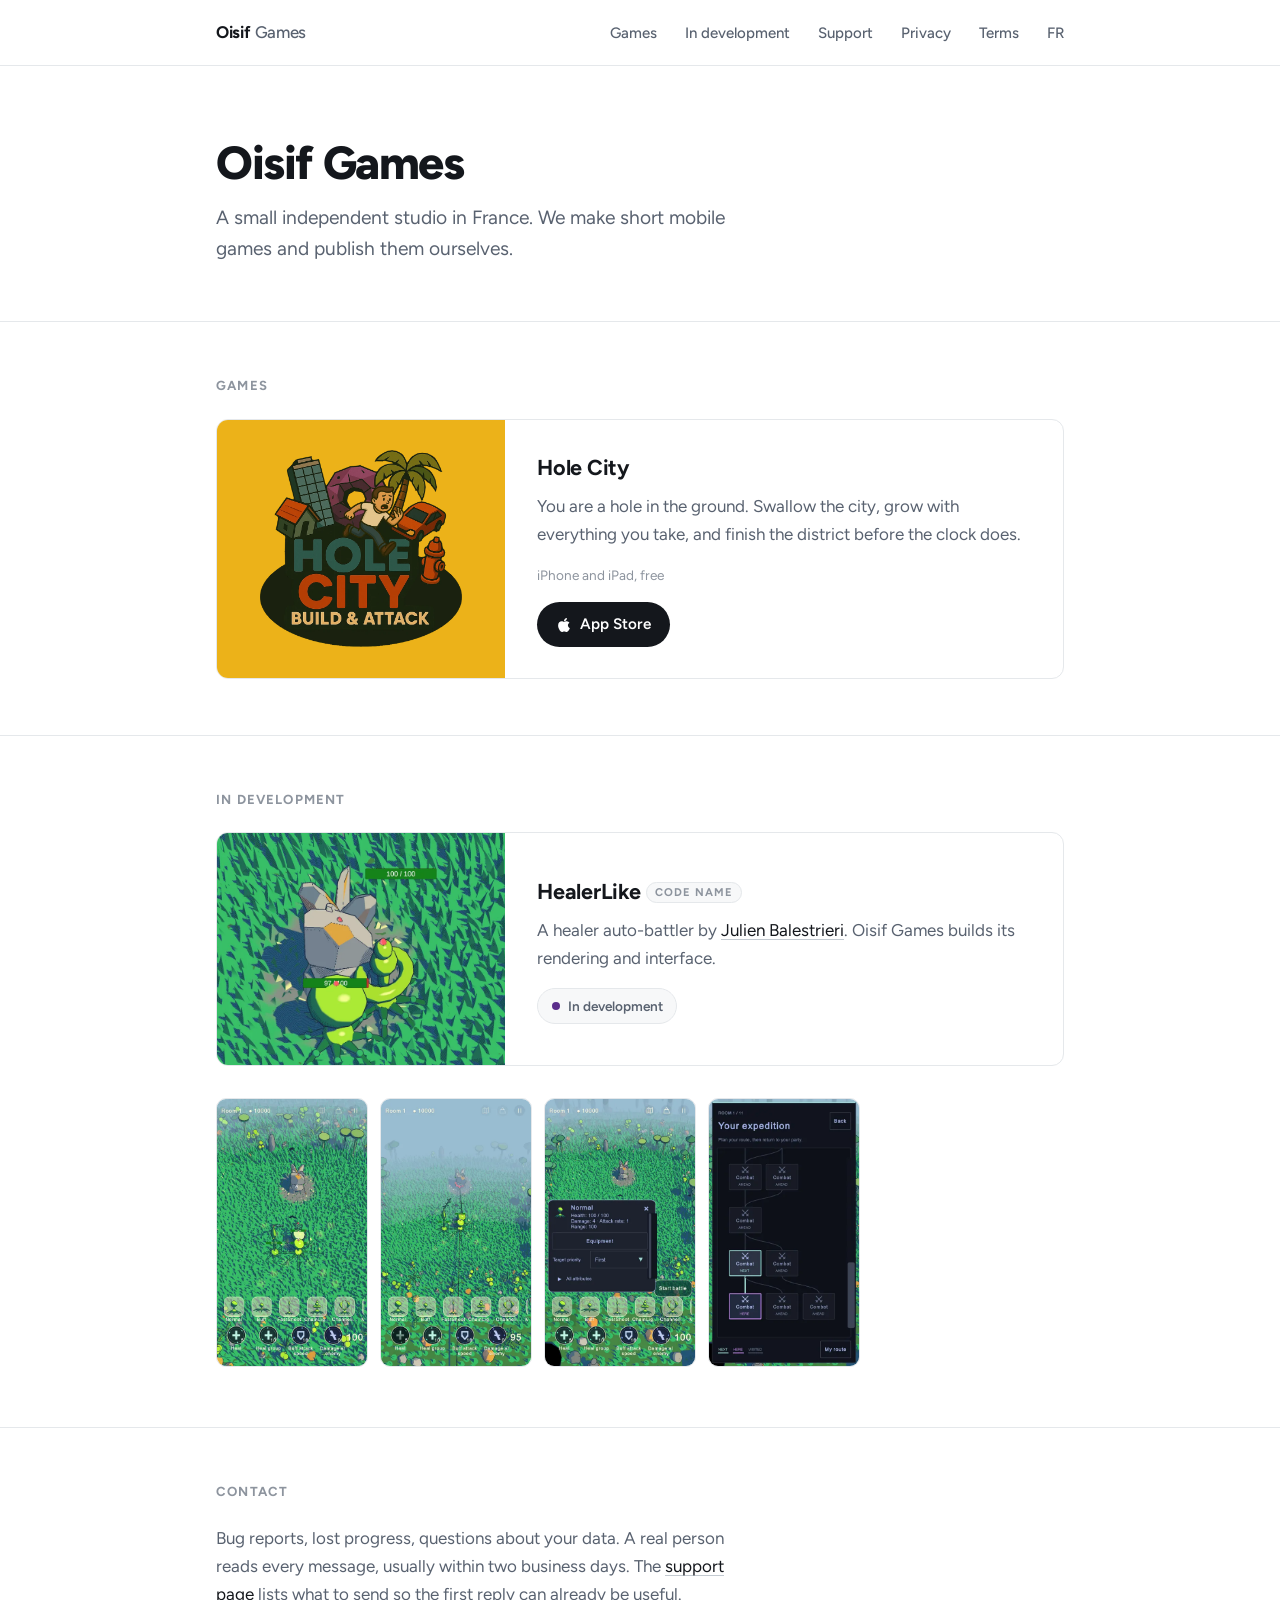
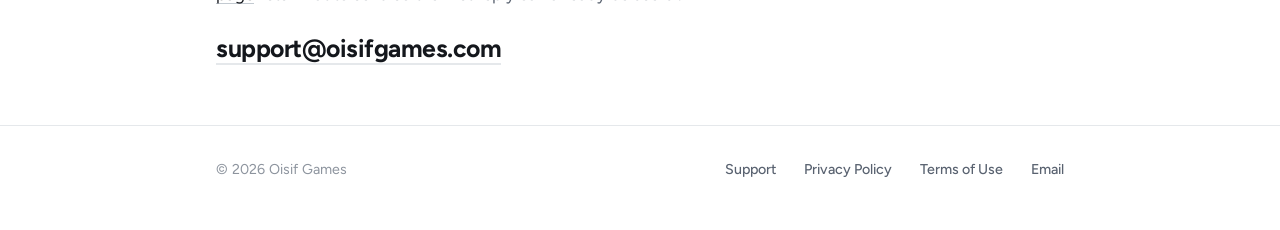
==== index.html @ 1e3764ad "In development: HealerLike, with screenshots Copy cut to one sentence. HealerLike carries a "code na" ====
<!DOCTYPE html>
<html lang="en">
<head>
<meta charset="utf-8">
<meta name="viewport" content="width=device-width, initial-scale=1">
<title>Oisif Games, independent mobile game studio</title>
<meta name="description" content="Oisif Games is a small independent studio in France making mobile games. Hole City is out now on the App Store.">
<link rel="canonical" href="https://oisifgames.com/">
<link rel="alternate" hreflang="en" href="https://oisifgames.com/">
<link rel="alternate" hreflang="fr" href="https://oisifgames.com/fr/">
<link rel="alternate" hreflang="x-default" href="https://oisifgames.com/">
<meta property="og:type" content="website">
<meta property="og:site_name" content="Oisif Games">
<meta property="og:title" content="Oisif Games, independent mobile game studio">
<meta property="og:description" content="Oisif Games is a small independent studio in France making mobile games. Hole City is out now on the App Store.">
<meta property="og:url" content="https://oisifgames.com/">
<meta property="og:image" content="https://oisifgames.com/assets/og.png">
<meta property="og:image:width" content="1200">
<meta property="og:image:height" content="630">
<meta property="og:locale" content="en_GB">
<meta property="og:locale:alternate" content="fr_FR">
<meta name="twitter:card" content="summary_large_image">
<meta name="twitter:title" content="Oisif Games, independent mobile game studio">
<meta name="twitter:description" content="Oisif Games is a small independent studio in France making mobile games. Hole City is out now on the App Store.">
<meta name="twitter:image" content="https://oisifgames.com/assets/og.png">
<meta name="theme-color" content="#ffffff">
<link rel="icon" href="/assets/favicon.svg" type="image/svg+xml">
<link rel="preload" href="/assets/fonts/figtree-latin.woff2" as="font" type="font/woff2" crossorigin>
<link rel="stylesheet" href="/assets/style.css">
<script type="application/ld+json">
{
  "@context": "https://schema.org",
  "@graph": [
    {
      "@type": "Organization",
      "@id": "https://oisifgames.com/#organization",
      "name": "Oisif Games",
      "alternateName": "OisifGames",
      "url": "https://oisifgames.com/",
      "logo": "https://oisifgames.com/assets/og.png",
      "image": "https://oisifgames.com/assets/og.png",
      "email": "support@oisifgames.com",
      "description": "Oisif Games is a small independent studio in France making mobile games.",
      "address": {"@type": "PostalAddress", "addressCountry": "FR"},
      "sameAs": ["https://apps.apple.com/app/id6736468492"],
      "contactPoint": {
        "@type": "ContactPoint",
        "contactType": "customer support",
        "email": "support@oisifgames.com",
        "url": "https://oisifgames.com/support/",
        "availableLanguage": ["English", "French"]
      }
    },
    {
      "@type": "WebSite",
      "@id": "https://oisifgames.com/#website",
      "url": "https://oisifgames.com/",
      "name": "Oisif Games",
      "inLanguage": "en",
      "publisher": {"@id": "https://oisifgames.com/#organization"}
    },
    {
      "@type": "VideoGame",
      "@id": "https://oisifgames.com/#holecity",
      "name": "Hole City",
      "url": "https://oisifgames.com/#games",
      "sameAs": "https://apps.apple.com/app/id6736468492",
      "description": "You are a hole in the ground. Swallow the city, grow with everything you take, and finish the district before the clock does.",
      "publisher": {"@id": "https://oisifgames.com/#organization"},
      "author": {"@id": "https://oisifgames.com/#organization"},
      "applicationCategory": "GameApplication",
      "operatingSystem": "iOS",
      "gamePlatform": ["iPhone", "iPad"],
      "playMode": "SinglePlayer",
      "offers": {
        "@type": "Offer",
        "price": "0",
        "priceCurrency": "USD",
        "availability": "https://schema.org/InStock",
        "url": "https://apps.apple.com/app/id6736468492"
      }
    }
  ]
}
</script>
</head>
<body>

<header class="site">
  <div class="wrap">
    <a class="brand" href="/">Oisif <span>Games</span></a>
    <nav>
      <a href="#games">Games</a>
      <a href="#in-development">In development</a>
      <a href="/support/">Support</a>
      <a href="/privacy/">Privacy</a>
      <a href="/terms/">Terms</a>
      <a href="/fr/" hreflang="fr" lang="fr">FR</a>
    </nav>
  </div>
</header>

<main>

  <section class="hero">
    <div class="wrap">
      <h1>Oisif Games</h1>
      <p class="lede">A small independent studio in France. We make short mobile games
         and publish them ourselves.</p>
    </div>
  </section>

  <section id="games">
    <div class="wrap">
      <h2 class="eyebrow">Games</h2>
      <div class="games">

        <article class="game">
          <div class="game-art" style="--brand:#ecb219">
            <img src="/assets/games/hole-city.webp" alt="Hole City" width="720" height="701">
          </div>
          <div class="game-body">
            <h3>Hole City</h3>
            <p>You are a hole in the ground. Swallow the city, grow with everything you
               take, and finish the district before the clock does.</p>
            <p class="meta">iPhone and iPad, free</p>
            <a class="btn" href="https://apps.apple.com/app/id6736468492">
              <svg viewBox="0 0 384 512" aria-hidden="true"><path d="M318.7 268.7c-.2-36.7 16.4-64.4 50-84.8-18.8-26.9-47.2-41.7-84.7-44.6-35.5-2.8-74.3 20.7-88.5 20.7-15 0-49.4-19.7-76.4-19.7C63.3 141.2 4 184.8 4 273.5q0 39.3 14.4 81.2c12.8 36.7 59 126.7 107.2 125.2 25.2-.6 43-17.9 75.8-17.9 31.8 0 48.3 17.9 76.4 17.9 48.6-.7 90.4-82.5 102.6-119.3-65.2-30.7-61.7-90-61.7-91.9zm-56.6-164.2c27.3-32.4 24.8-61.9 24-72.5-24.1 1.4-52 16.4-67.9 34.9-17.5 19.8-27.8 44.3-25.6 71.9 26.1 2 49.9-11.4 69.5-34.3z"/></svg>
              App Store
            </a>
          </div>
        </article>

      </div>
    </div>
  </section>

  <section id="in-development">
    <div class="wrap">
      <h2 class="eyebrow">In development</h2>
      <div class="games">

        <article class="game wip">
          <div class="game-art shot">
            <img src="/assets/games/healerlike-panel.webp" alt="HealerLike" width="760" height="608">
          </div>
          <div class="game-body">
            <h3>HealerLike <span class="codename">code name</span></h3>
            <p>A healer auto-battler by <a href="https://github.com/jbalestr42">Julien
               Balestrieri</a>. Oisif Games builds its rendering and interface.</p>
            <span class="status" style="--brand:#5B2E8C">In development</span>
          </div>
        </article>

        <div class="shots">
          <img src="/assets/games/healerlike-combat.webp" alt="Combat on the meadow" width="440" height="782" loading="lazy">
          <img src="/assets/games/healerlike-cast.webp" alt="Casting a spell" width="440" height="782" loading="lazy">
          <img src="/assets/games/healerlike-details.webp" alt="Creature details" width="440" height="782" loading="lazy">
          <img src="/assets/games/healerlike-map.webp" alt="The expedition map" width="440" height="782" loading="lazy">
        </div>

      </div>
    </div>
  </section>

  <section>
    <div class="wrap">
      <h2 class="eyebrow">Contact</h2>
      <p style="max-width:34rem;margin:0 0 1.25rem">Bug reports, lost progress, questions
         about your data. A real person reads every message, usually within two business
         days. The <a href="/support/">support page</a> lists what to send so the first
         reply can already be useful.</p>
      <a class="mail" href="mailto:support@oisifgames.com">support@oisifgames.com</a>
    </div>
  </section>

</main>

<footer class="site">
  <div class="wrap">
    <p>&copy; 2026 Oisif Games</p>
    <nav>
      <a href="/support/">Support</a>
      <a href="/privacy/">Privacy Policy</a>
      <a href="/terms/">Terms of Use</a>
      <a href="mailto:support@oisifgames.com">Email</a>
    </nav>
  </div>
</footer>

</body>
</html>
---- assets/style.css ----
/* Oisif Games — self-contained. No external fonts, no CDN, no analytics.
   The shell is deliberately neutral: it belongs to the studio, not to any one
   game, so a new title is a new card and nothing else has to change. Colour
   comes from each game's own art, through the --brand custom property. */

/* ── Font, self-hosted ──────────────────────────────────────────── */

@font-face {
  font-family: 'Figtree';
  font-style: normal;
  font-weight: 400 800;
  font-display: swap;
  src: url('/assets/fonts/figtree-latin.woff2') format('woff2');
  unicode-range: U+0000-00FF, U+0131, U+0152-0153, U+02BB-02BC, U+02C6, U+02DA,
                 U+02DC, U+0304, U+0308, U+0329, U+2000-206F, U+20AC, U+2122,
                 U+2191, U+2193, U+2212, U+2215, U+FEFF, U+FFFD;
}
@font-face {
  font-family: 'Figtree';
  font-style: normal;
  font-weight: 400 800;
  font-display: swap;
  src: url('/assets/fonts/figtree-latin-ext.woff2') format('woff2');
  unicode-range: U+0100-02BA, U+02BD-02C5, U+02C7-02CC, U+02CE-02D7, U+02DD-02FF,
                 U+0304, U+0308, U+0329, U+1D00-1DBF, U+1E00-1E9F, U+1EF2-1EFF,
                 U+2020, U+20A0-20AB, U+20AD-20C0, U+2113, U+2C60-2C7F, U+A720-A7FF;
}

/* ── Tokens ─────────────────────────────────────────────────────── */

:root {
  --bg:     #ffffff;
  --bg-2:   #f7f8f9;
  --ink:    #14171c;
  --ink-2:  #596270;
  --ink-3:  #8d949e;
  --line:   #e5e8eb;

  --font: 'Figtree', -apple-system, BlinkMacSystemFont, 'Segoe UI', Roboto,
          'Helvetica Neue', Arial, sans-serif;

  --radius: 12px;
  --max: 56rem;
  --measure: 38rem;
}

*, *::before, *::after { box-sizing: border-box; }

html { -webkit-text-size-adjust: 100%; }

body {
  margin: 0;
  background: var(--bg);
  color: var(--ink);
  font-family: var(--font);
  font-size: 17px;
  line-height: 1.65;
  -webkit-font-smoothing: antialiased;
}

.wrap {
  max-width: var(--max);
  margin: 0 auto;
  padding: 0 1.5rem;
}

/* Long-form reading measure, used by the legal pages. */
.wrap.doc { max-width: calc(var(--measure) + 3rem); }

/* ── Header ─────────────────────────────────────────────────────── */

header.site {
  border-bottom: 1px solid var(--line);
  padding: 1.15rem 0;
}

header.site .wrap {
  display: flex;
  align-items: center;
  justify-content: space-between;
  gap: 1rem;
  flex-wrap: wrap;
}

.brand {
  font-size: 1.05rem;
  font-weight: 700;
  letter-spacing: -0.015em;
  color: var(--ink);
  text-decoration: none;
}

.brand span { font-weight: 500; color: var(--ink-2); }

nav a {
  color: var(--ink-2);
  text-decoration: none;
  margin-left: 1.5rem;
  font-size: 0.94rem;
  font-weight: 500;
}

nav a:hover, nav a:focus { color: var(--ink); }

/* ── Type ───────────────────────────────────────────────────────── */

h1 {
  font-size: clamp(2rem, 5vw, 2.9rem);
  font-weight: 800;
  line-height: 1.12;
  letter-spacing: -0.03em;
  margin: 0 0 0.75rem;
}

h2 {
  font-size: 1.45rem;
  font-weight: 700;
  letter-spacing: -0.02em;
  line-height: 1.25;
  color: var(--ink);
  margin: 2.5rem 0 0.6rem;
}

/* The landing page wants section labels rather than headings. */
h2.eyebrow {
  font-size: 0.82rem;
  font-weight: 700;
  letter-spacing: 0.09em;
  text-transform: uppercase;
  color: var(--ink-3);
  margin: 0 0 1.5rem;
}

h3 {
  font-size: 1.08rem;
  font-weight: 700;
  letter-spacing: -0.01em;
  margin: 1.6rem 0 0.35rem;
  color: var(--ink);
}

p, li { color: var(--ink-2); }

.lede {
  font-size: clamp(1.05rem, 2vw, 1.2rem);
  color: var(--ink-2);
  margin: 0;
  max-width: 34rem;
}

.updated { color: var(--ink-3); font-size: 0.87rem; margin: 0 0 2.5rem; }

a {
  color: var(--ink);
  text-decoration: underline;
  text-decoration-color: #c3cad1;
  text-underline-offset: 0.16em;
}

a:hover { text-decoration-color: currentColor; }

ul { padding-left: 1.15rem; }
li { margin: 0.35rem 0; }

/* ── Sections ───────────────────────────────────────────────────── */

section { padding: 3.5rem 0; border-top: 1px solid var(--line); }

.hero { padding: 4.5rem 0 3.5rem; border-top: 0; }

/* ── Games ──────────────────────────────────────────────────────── */

/* One card per title. A second game is one more <article>; nothing in the
   shell knows which games exist. */

.games { display: grid; gap: 1.25rem; }

.game {
  display: grid;
  grid-template-columns: 18rem minmax(0, 1fr);
  align-items: stretch;
  border: 1px solid var(--line);
  border-radius: var(--radius);
  overflow: hidden;
  background: var(--bg);
}

.game-art {
  background: var(--brand, var(--bg-2));
  display: flex;
  align-items: center;
  justify-content: center;
  padding: 1.1rem;
  min-height: 14.5rem;
}

.game-art img {
  display: block;
  width: 100%;
  height: auto;
  max-height: 12.3rem;
  object-fit: contain;
}

.game-body { padding: 1.9rem 2rem; align-self: center; }

.game-body h3 { margin: 0 0 0.4rem; font-size: 1.35rem; }

.game-body p { margin: 0 0 1rem; }

.meta {
  font-size: 0.85rem;
  color: var(--ink-3);
  margin: 0 0 1.25rem;
}

/* An unreleased title has no store link and often no logo yet, so the art panel
   carries its name in type and the button is replaced by a status line. */

.game.wip .game-art { color: #fff; }

.game-art .wordmark {
  font-size: 1.75rem;
  font-weight: 800;
  letter-spacing: -0.03em;
  line-height: 1.1;
  text-align: center;
  color: inherit;
}

/* A screenshot fills its panel edge to edge; a logo gets padding. */
.game-art.shot { padding: 0; }
.game-art.shot img { width: 100%; height: 100%; max-height: none; object-fit: cover; }

/* Screenshots under the card. Scrolls horizontally rather than shrinking. */
.shots {
  display: flex;
  gap: 0.75rem;
  margin-top: 0.75rem;
  overflow-x: auto;
  -webkit-overflow-scrolling: touch;
  scrollbar-width: none;
  padding-bottom: 0.25rem;
}

.shots::-webkit-scrollbar { display: none; }

.shots img {
  flex: none;
  width: 9.5rem;
  height: auto;
  display: block;
  border: 1px solid var(--line);
  border-radius: 10px;
}

@media (max-width: 34rem) {
  .shots img { width: 8rem; }
}

/* A code name is not the title; say so next to it rather than in a sentence. */
.codename {
  font-size: 0.7rem;
  font-weight: 700;
  text-transform: uppercase;
  letter-spacing: 0.08em;
  color: var(--ink-3);
  background: var(--bg-2);
  border: 1px solid var(--line);
  border-radius: 999px;
  padding: 0.15rem 0.55rem;
  vertical-align: 0.22em;
  white-space: nowrap;
}

.status {
  display: inline-flex;
  align-items: center;
  gap: 0.5rem;
  font-size: 0.85rem;
  font-weight: 600;
  color: var(--ink-2);
  background: var(--bg-2);
  border: 1px solid var(--line);
  border-radius: 999px;
  padding: 0.35rem 0.85rem;
}

.status::before {
  content: '';
  width: 0.5rem;
  height: 0.5rem;
  border-radius: 50%;
  background: var(--brand, var(--ink-3));
  flex: none;
}

/* ── Buttons ────────────────────────────────────────────────────── */

.btn {
  display: inline-flex;
  align-items: center;
  gap: 0.5rem;
  background: var(--ink);
  color: var(--bg);
  font-weight: 600;
  font-size: 0.95rem;
  text-decoration: none;
  padding: 0.62rem 1.2rem;
  border-radius: 999px;
}

.btn:hover, .btn:focus { background: #2c323b; color: var(--bg); text-decoration: none; }

.btn svg { width: 1.05em; height: 1.05em; fill: currentColor; }

/* ── Contact ────────────────────────────────────────────────────── */

.mail {
  font-size: clamp(1.15rem, 3vw, 1.55rem);
  font-weight: 700;
  letter-spacing: -0.02em;
  color: var(--ink);
  text-decoration: none;
  border-bottom: 2px solid var(--line);
}

.mail:hover { border-bottom-color: var(--ink); text-decoration: none; }

/* ── Callout and tables, used by the legal pages ────────────────── */

.note {
  background: var(--bg-2);
  border: 1px solid var(--line);
  border-radius: var(--radius);
  padding: 1rem 1.25rem;
  margin: 1.75rem 0;
  font-size: 0.96rem;
}

.note p:first-child { margin-top: 0; }
.note p:last-child { margin-bottom: 0; }

.table-scroll {
  overflow-x: auto;
  -webkit-overflow-scrolling: touch;
  margin: 1.25rem 0 1.75rem;
}

.table-scroll table { margin: 0; min-width: 30rem; }

table {
  width: 100%;
  border-collapse: collapse;
  margin: 1.25rem 0 1.75rem;
  font-size: 0.92rem;
  border: 1px solid var(--line);
  border-radius: 10px;
  overflow: hidden;
}

th, td {
  text-align: left;
  padding: 0.7rem 0.85rem;
  border-bottom: 1px solid var(--line);
  vertical-align: top;
  color: var(--ink-2);
}

tr:last-child td { border-bottom: 0; }

th {
  color: var(--ink);
  font-weight: 700;
  font-size: 0.78rem;
  text-transform: uppercase;
  letter-spacing: 0.06em;
  background: var(--bg-2);
}

/* ── Footer ─────────────────────────────────────────────────────── */

footer.site {
  border-top: 1px solid var(--line);
  padding: 2rem 0 3rem;
  color: var(--ink-3);
  font-size: 0.89rem;
}

footer.site .wrap {
  display: flex;
  flex-wrap: wrap;
  gap: 0.6rem 1.5rem;
  align-items: baseline;
  justify-content: space-between;
}

footer.site p { margin: 0; color: var(--ink-3); }
footer.site a { color: var(--ink-2); text-decoration: none; }
footer.site a:hover { color: var(--ink); text-decoration: underline; }
footer.site nav a { margin: 0 0 0 1.5rem; font-size: 0.89rem; }
footer.site nav a:first-child { margin-left: 0; }

/* ── Small screens ──────────────────────────────────────────────── */

@media (max-width: 48rem) {
  .game { grid-template-columns: 1fr; }
  .game-art { min-height: 0; aspect-ratio: 16 / 9; padding: 1.5rem; }
  .game-body { padding: 1.5rem; }
}

@media (max-width: 34rem) {
  body { font-size: 16px; }
  .wrap { padding: 0 1.15rem; }
  header.site .wrap { display: block; }
  header.site nav { margin-top: 0.6rem; }
  nav a { margin: 0 1.35rem 0 0; }
  footer.site nav a { margin: 0 1.35rem 0 0; }
  .hero { padding: 2.75rem 0 2.25rem; }
  section { padding: 2.5rem 0; }
}

/* The header already draws a rule under itself. */
main > section:first-child { border-top: 0; }
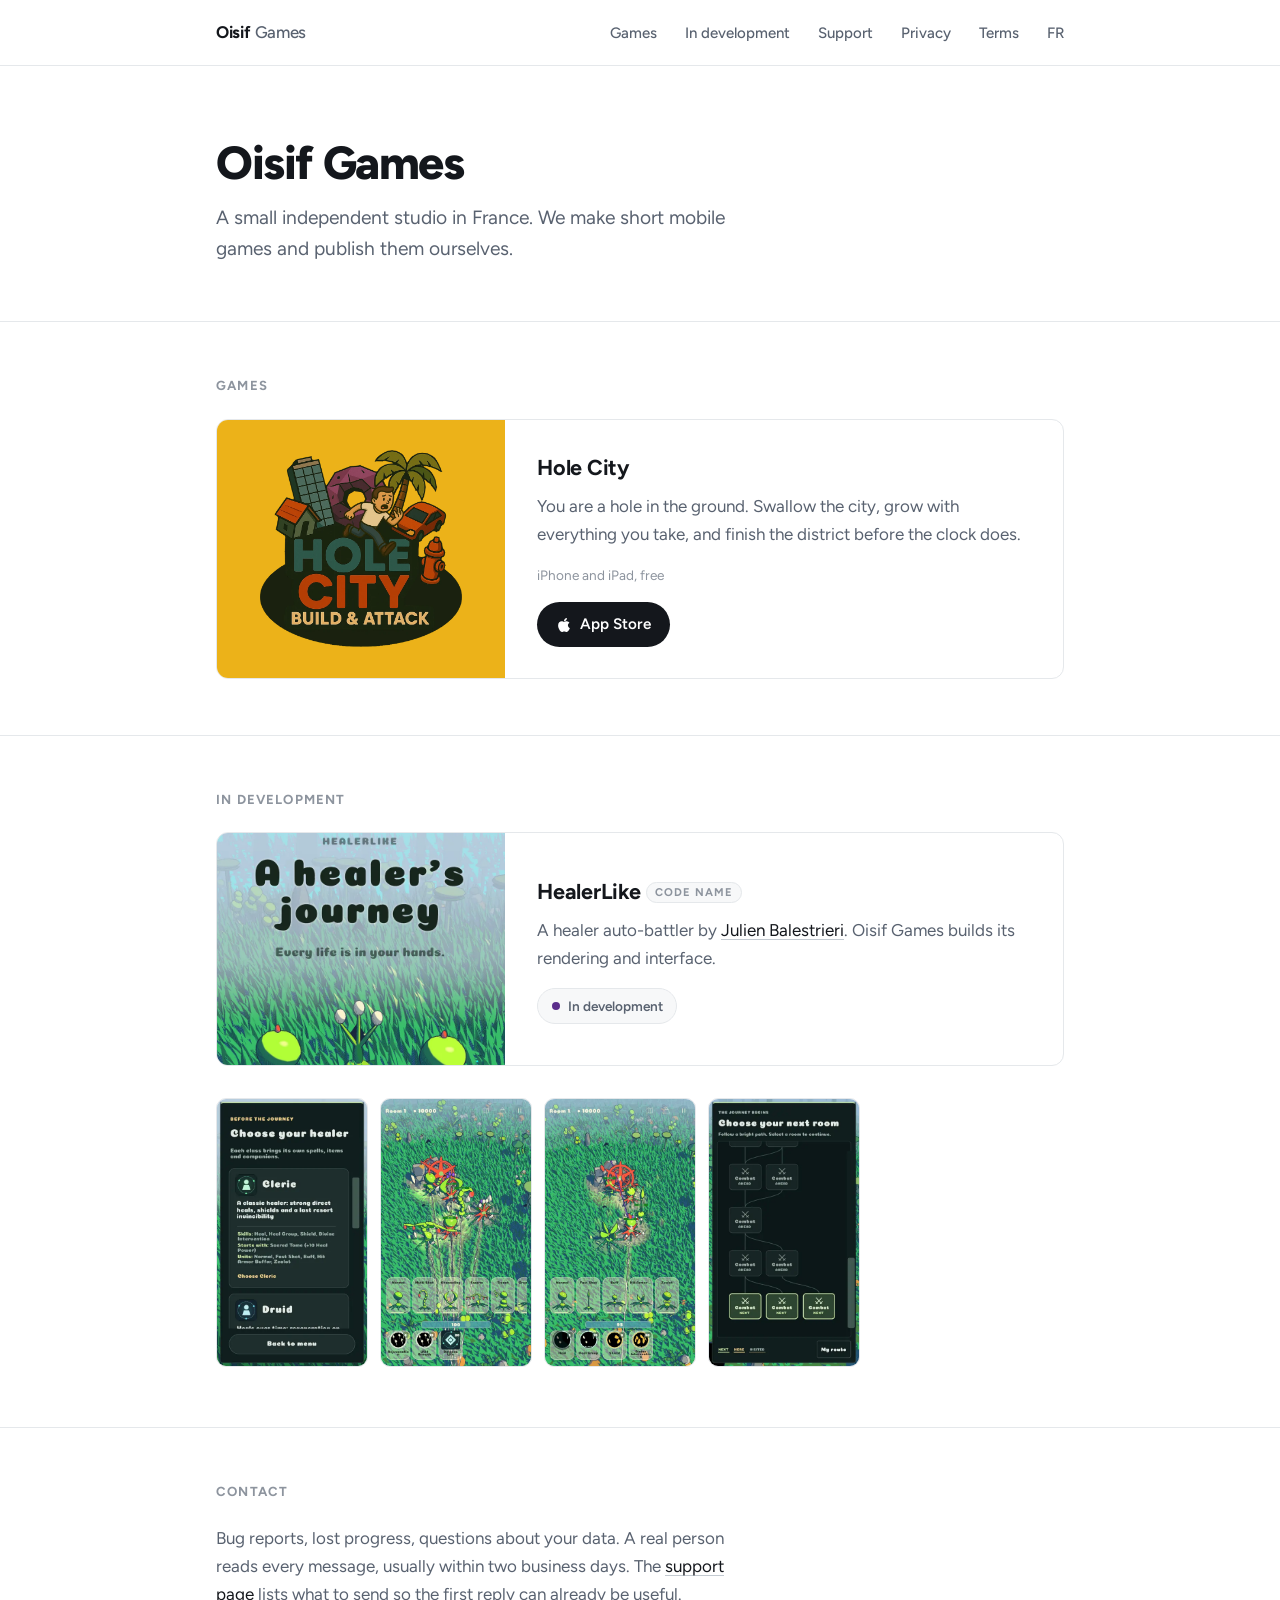
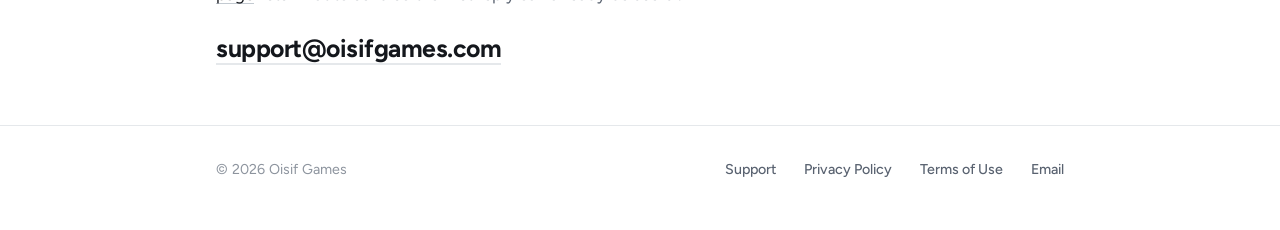
==== commit ff83a37b: "Swap HealerLike to captures taken today The 2026-09-27 frames predated the meadow start screen and t" ====
--- a/index.html
+++ b/index.html
@@ -153,9 +153,9 @@
         </article>
 
         <div class="shots">
-          <img src="/assets/games/healerlike-combat.webp" alt="Combat on the meadow" width="440" height="782" loading="lazy">
-          <img src="/assets/games/healerlike-cast.webp" alt="Casting a spell" width="440" height="782" loading="lazy">
-          <img src="/assets/games/healerlike-details.webp" alt="Creature details" width="440" height="782" loading="lazy">
+          <img src="/assets/games/healerlike-classes.webp" alt="Choosing a healer class" width="440" height="782" loading="lazy">
+          <img src="/assets/games/healerlike-combat.webp" alt="Combat with the Druid spell bar" width="440" height="782" loading="lazy">
+          <img src="/assets/games/healerlike-cast.webp" alt="The Cleric casting a heal" width="440" height="782" loading="lazy">
           <img src="/assets/games/healerlike-map.webp" alt="The expedition map" width="440" height="782" loading="lazy">
         </div>
 
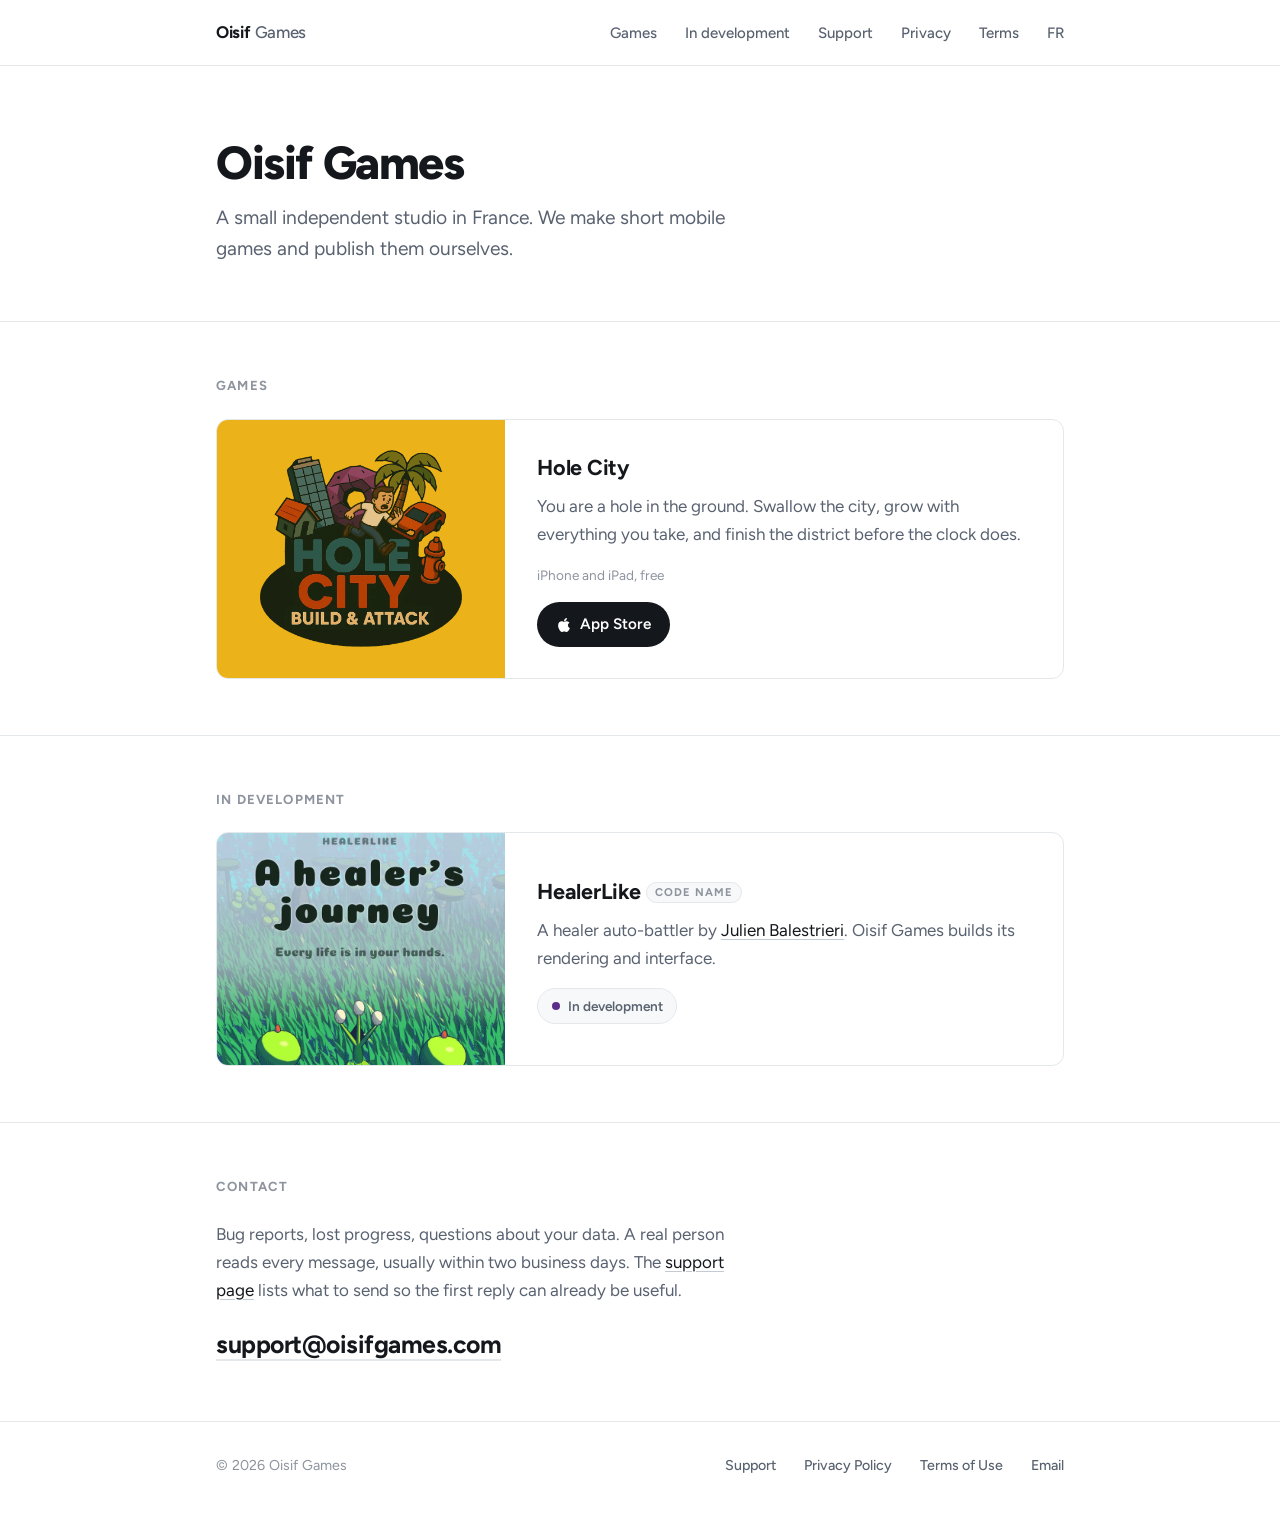
==== commit 905250d0: "Drop the screenshot strip under the game cards Each card keeps its own art panel; the four extra por" ====
--- a/index.html
+++ b/index.html
@@ -152,12 +152,6 @@
           </div>
         </article>
 
-        <div class="shots">
-          <img src="/assets/games/healerlike-classes.webp" alt="Choosing a healer class" width="440" height="782" loading="lazy">
-          <img src="/assets/games/healerlike-combat.webp" alt="Combat with the Druid spell bar" width="440" height="782" loading="lazy">
-          <img src="/assets/games/healerlike-cast.webp" alt="The Cleric casting a heal" width="440" height="782" loading="lazy">
-          <img src="/assets/games/healerlike-map.webp" alt="The expedition map" width="440" height="782" loading="lazy">
-        </div>
 
       </div>
     </div>
--- a/assets/style.css
+++ b/assets/style.css
@@ -231,32 +231,6 @@
 /* A screenshot fills its panel edge to edge; a logo gets padding. */
 .game-art.shot { padding: 0; }
 .game-art.shot img { width: 100%; height: 100%; max-height: none; object-fit: cover; }
-
-/* Screenshots under the card. Scrolls horizontally rather than shrinking. */
-.shots {
-  display: flex;
-  gap: 0.75rem;
-  margin-top: 0.75rem;
-  overflow-x: auto;
-  -webkit-overflow-scrolling: touch;
-  scrollbar-width: none;
-  padding-bottom: 0.25rem;
-}
-
-.shots::-webkit-scrollbar { display: none; }
-
-.shots img {
-  flex: none;
-  width: 9.5rem;
-  height: auto;
-  display: block;
-  border: 1px solid var(--line);
-  border-radius: 10px;
-}
-
-@media (max-width: 34rem) {
-  .shots img { width: 8rem; }
-}
 
 /* A code name is not the title; say so next to it rather than in a sentence. */
 .codename {
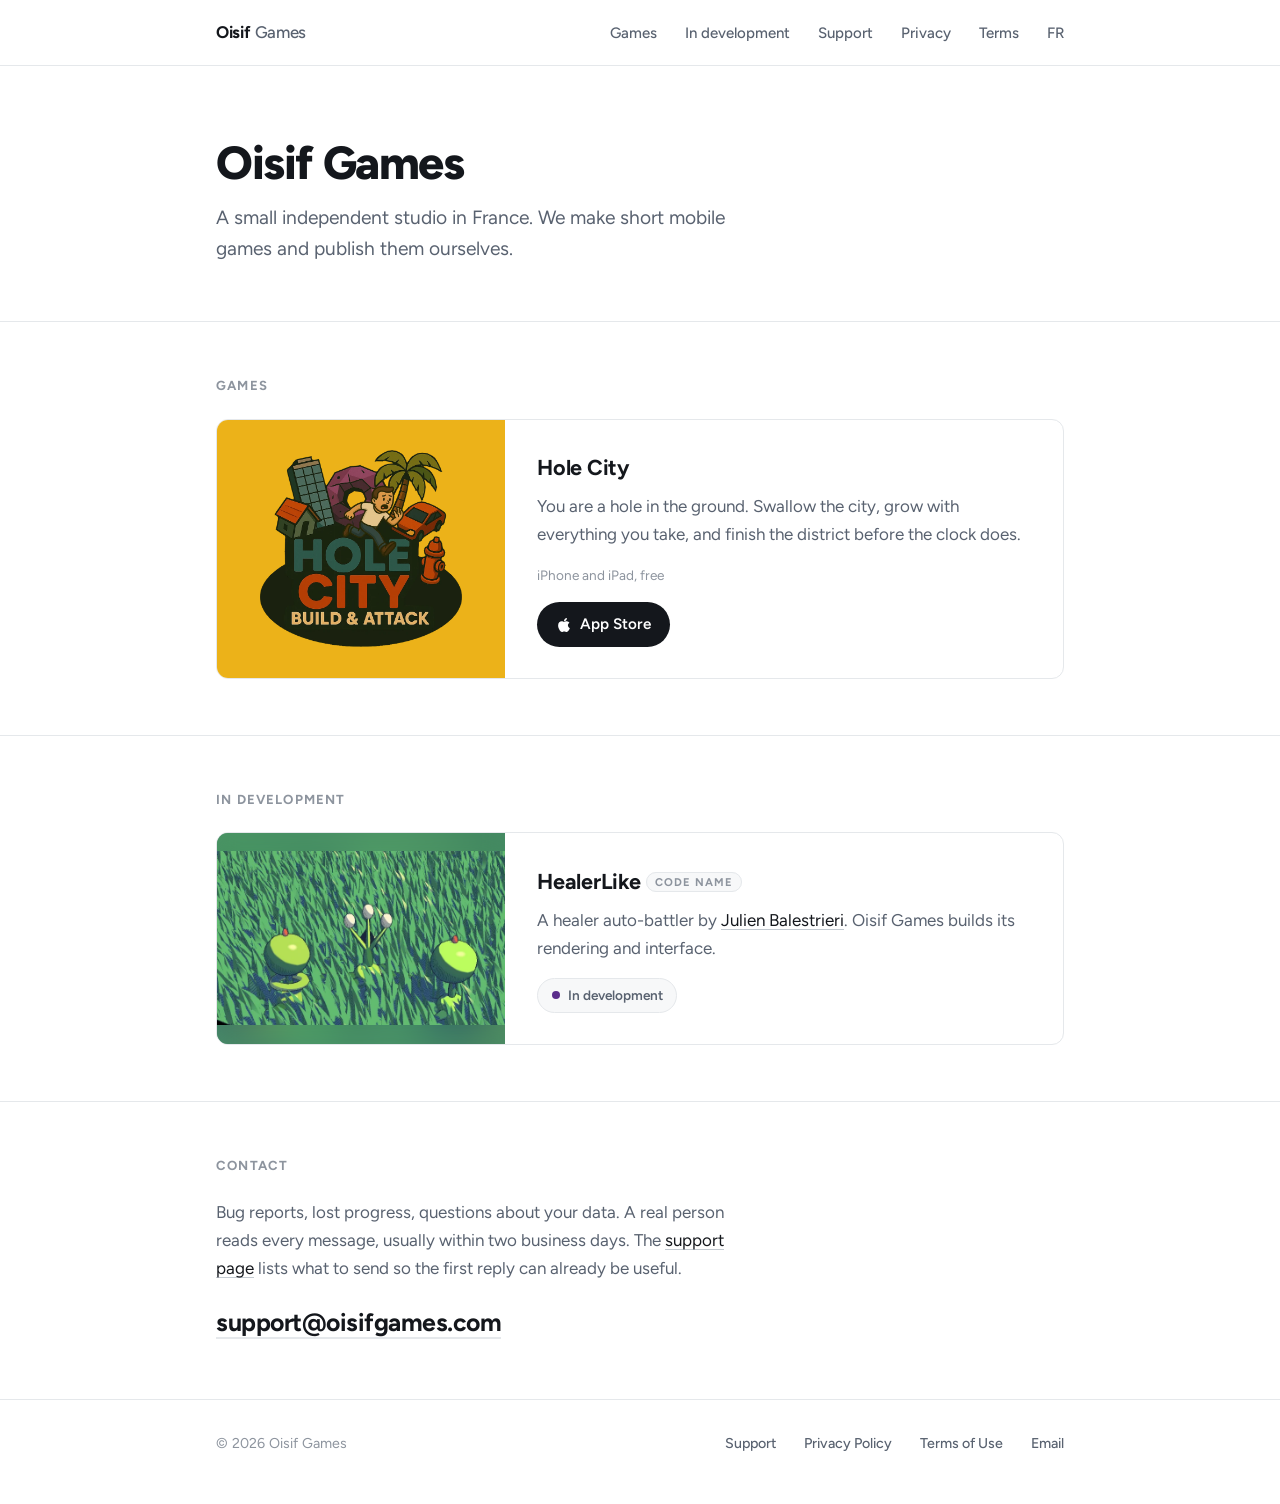
==== commit 5413bf9d: "Use today's meadow screenshot for HealerLike, creatures uncut Fc's screenshot from the Mac desktop, " ====
--- a/index.html
+++ b/index.html
@@ -141,8 +141,8 @@
       <div class="games">
 
         <article class="game wip">
-          <div class="game-art shot">
-            <img src="/assets/games/healerlike-panel.webp" alt="HealerLike" width="760" height="608">
+          <div class="game-art shot" style="--shot:url('/assets/games/healerlike-panel.webp');--brand:#4e8b6c">
+            <img src="/assets/games/healerlike-panel.webp" alt="HealerLike" width="656" height="396">
           </div>
           <div class="game-body">
             <h3>HealerLike <span class="codename">code name</span></h3>
--- a/assets/style.css
+++ b/assets/style.css
@@ -191,7 +191,7 @@
   align-items: center;
   justify-content: center;
   padding: 1.1rem;
-  min-height: 14.5rem;
+  min-height: 11rem;
 }
 
 .game-art img {
@@ -229,8 +229,36 @@
 }
 
 /* A screenshot fills its panel edge to edge; a logo gets padding. */
-.game-art.shot { padding: 0; }
-.game-art.shot img { width: 100%; height: 100%; max-height: none; object-fit: cover; }
+/* A screenshot is shown whole: the panel stretches to the card's height, so
+   `cover` would crop it by however much the text column happens to be taller,
+   and in this one the subject runs edge to edge. `contain` costs two bands,
+   which are filled with a blurred copy of the shot itself. The URL arrives as
+   --shot on the element, so the stylesheet stays ignorant of which game it is. */
+
+.game-art.shot {
+  padding: 0;
+  position: relative;
+  overflow: hidden;
+  background: var(--brand, var(--bg-2));
+}
+
+.game-art.shot::before {
+  content: '';
+  position: absolute;
+  inset: -8%;
+  background: var(--shot) center / cover no-repeat;
+  filter: blur(22px) saturate(1.1);
+  transform: scale(1.05);
+}
+
+.game-art.shot img {
+  position: relative;
+  z-index: 1;
+  width: 100%;
+  height: 100%;
+  max-height: none;
+  object-fit: contain;
+}
 
 /* A code name is not the title; say so next to it rather than in a sentence. */
 .codename {
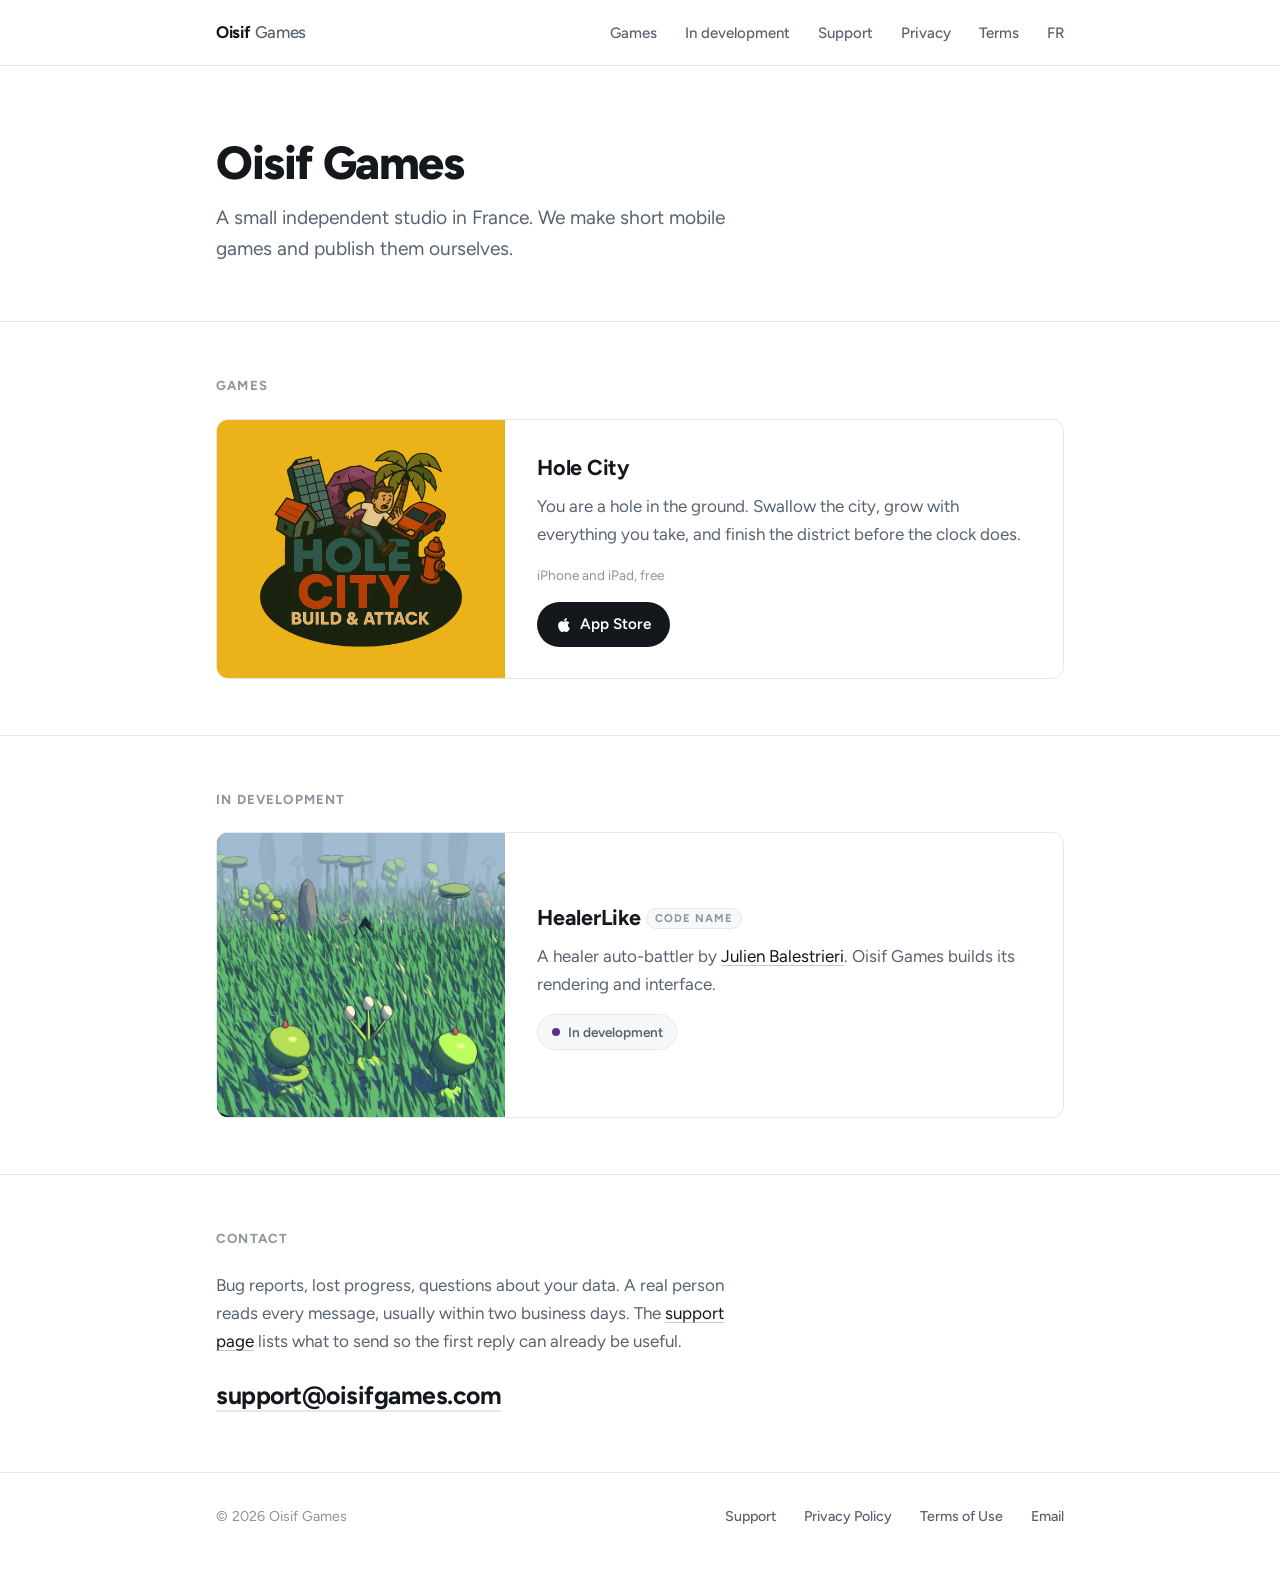
==== commit d654a626: "Show the HealerLike screenshot whole, no crop The panel now takes the screenshot's own aspect ratio " ====
--- a/index.html
+++ b/index.html
@@ -142,7 +142,7 @@
 
         <article class="game wip">
           <div class="game-art shot" style="--shot:url('/assets/games/healerlike-panel.webp');--brand:#4e8b6c">
-            <img src="/assets/games/healerlike-panel.webp" alt="HealerLike" width="656" height="396">
+            <img src="/assets/games/healerlike-panel.webp" alt="HealerLike" width="656" height="646">
           </div>
           <div class="game-body">
             <h3>HealerLike <span class="codename">code name</span></h3>
--- a/assets/style.css
+++ b/assets/style.css
@@ -191,7 +191,7 @@
   align-items: center;
   justify-content: center;
   padding: 1.1rem;
-  min-height: 11rem;
+  min-height: 12rem;
 }
 
 .game-art img {
@@ -237,6 +237,8 @@
 
 .game-art.shot {
   padding: 0;
+  aspect-ratio: 656 / 646;
+  min-height: 0;
   position: relative;
   overflow: hidden;
   background: var(--brand, var(--bg-2));
@@ -408,6 +410,7 @@
 @media (max-width: 48rem) {
   .game { grid-template-columns: 1fr; }
   .game-art { min-height: 0; aspect-ratio: 16 / 9; padding: 1.5rem; }
+  .game-art.shot { aspect-ratio: 656 / 646; padding: 0; }
   .game-body { padding: 1.5rem; }
 }
 
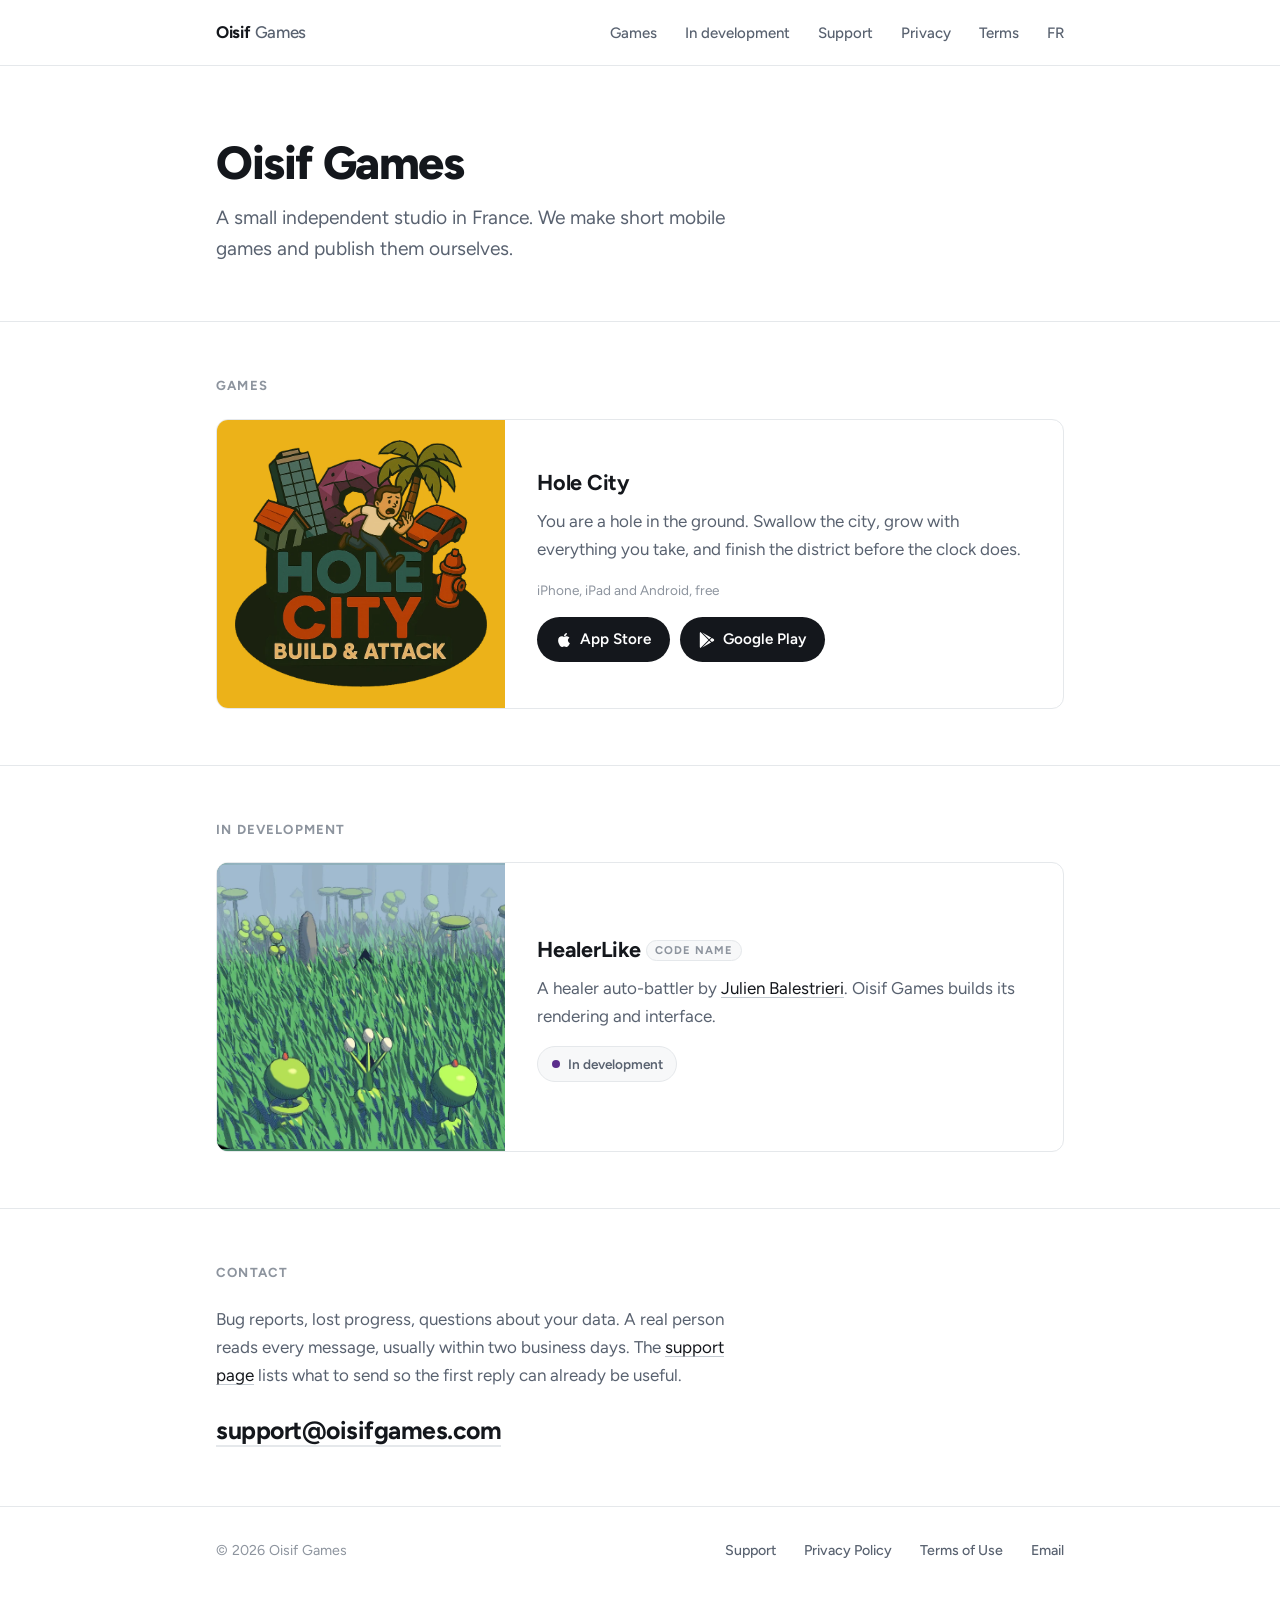
==== commit b93598d4: "Hole City: Google Play button beside the App Store one, Play URL in the structured data Android 1.0." ====
--- a/index.html
+++ b/index.html
@@ -42,7 +42,7 @@
       "email": "support@oisifgames.com",
       "description": "Oisif Games is a small independent studio in France making mobile games.",
       "address": {"@type": "PostalAddress", "addressCountry": "FR"},
-      "sameAs": ["https://apps.apple.com/app/id6736468492"],
+      "sameAs": ["https://apps.apple.com/app/id6736468492", "https://play.google.com/store/apps/details?id=com.OisifGames.Hole"],
       "contactPoint": {
         "@type": "ContactPoint",
         "contactType": "customer support",
@@ -64,21 +64,19 @@
       "@id": "https://oisifgames.com/#holecity",
       "name": "Hole City",
       "url": "https://oisifgames.com/#games",
-      "sameAs": "https://apps.apple.com/app/id6736468492",
+      "sameAs": ["https://apps.apple.com/app/id6736468492", "https://play.google.com/store/apps/details?id=com.OisifGames.Hole"],
+      "installUrl": ["https://apps.apple.com/app/id6736468492", "https://play.google.com/store/apps/details?id=com.OisifGames.Hole"],
       "description": "You are a hole in the ground. Swallow the city, grow with everything you take, and finish the district before the clock does.",
       "publisher": {"@id": "https://oisifgames.com/#organization"},
       "author": {"@id": "https://oisifgames.com/#organization"},
       "applicationCategory": "GameApplication",
-      "operatingSystem": "iOS",
-      "gamePlatform": ["iPhone", "iPad"],
+      "operatingSystem": "iOS, Android",
+      "gamePlatform": ["iPhone", "iPad", "Android"],
       "playMode": "SinglePlayer",
-      "offers": {
-        "@type": "Offer",
-        "price": "0",
-        "priceCurrency": "USD",
-        "availability": "https://schema.org/InStock",
-        "url": "https://apps.apple.com/app/id6736468492"
-      }
+      "offers": [
+        {"@type": "Offer", "price": "0", "priceCurrency": "USD", "availability": "https://schema.org/InStock", "url": "https://apps.apple.com/app/id6736468492"},
+        {"@type": "Offer", "price": "0", "priceCurrency": "USD", "availability": "https://schema.org/InStock", "url": "https://play.google.com/store/apps/details?id=com.OisifGames.Hole"}
+      ]
     }
   ]
 }
@@ -123,11 +121,17 @@
             <h3>Hole City</h3>
             <p>You are a hole in the ground. Swallow the city, grow with everything you
                take, and finish the district before the clock does.</p>
-            <p class="meta">iPhone and iPad, free</p>
-            <a class="btn" href="https://apps.apple.com/app/id6736468492">
-              <svg viewBox="0 0 384 512" aria-hidden="true"><path d="M318.7 268.7c-.2-36.7 16.4-64.4 50-84.8-18.8-26.9-47.2-41.7-84.7-44.6-35.5-2.8-74.3 20.7-88.5 20.7-15 0-49.4-19.7-76.4-19.7C63.3 141.2 4 184.8 4 273.5q0 39.3 14.4 81.2c12.8 36.7 59 126.7 107.2 125.2 25.2-.6 43-17.9 75.8-17.9 31.8 0 48.3 17.9 76.4 17.9 48.6-.7 90.4-82.5 102.6-119.3-65.2-30.7-61.7-90-61.7-91.9zm-56.6-164.2c27.3-32.4 24.8-61.9 24-72.5-24.1 1.4-52 16.4-67.9 34.9-17.5 19.8-27.8 44.3-25.6 71.9 26.1 2 49.9-11.4 69.5-34.3z"/></svg>
-              App Store
-            </a>
+            <p class="meta">iPhone, iPad and Android, free</p>
+            <div class="stores">
+              <a class="btn" href="https://apps.apple.com/app/id6736468492">
+                <svg viewBox="0 0 384 512" aria-hidden="true"><path d="M318.7 268.7c-.2-36.7 16.4-64.4 50-84.8-18.8-26.9-47.2-41.7-84.7-44.6-35.5-2.8-74.3 20.7-88.5 20.7-15 0-49.4-19.7-76.4-19.7C63.3 141.2 4 184.8 4 273.5q0 39.3 14.4 81.2c12.8 36.7 59 126.7 107.2 125.2 25.2-.6 43-17.9 75.8-17.9 31.8 0 48.3 17.9 76.4 17.9 48.6-.7 90.4-82.5 102.6-119.3-65.2-30.7-61.7-90-61.7-91.9zm-56.6-164.2c27.3-32.4 24.8-61.9 24-72.5-24.1 1.4-52 16.4-67.9 34.9-17.5 19.8-27.8 44.3-25.6 71.9 26.1 2 49.9-11.4 69.5-34.3z"/></svg>
+                App Store
+              </a>
+              <a class="btn" href="https://play.google.com/store/apps/details?id=com.OisifGames.Hole">
+                <svg viewBox="0 0 512 512" aria-hidden="true"><path d="M325.3 234.3L104.6 13l280.8 161.2-60.1 60.1zM47 0C34 6.8 25.3 19.2 25.3 35.3v441.3c0 16.1 8.7 28.5 21.7 35.3l256.6-256L47 0zm425.2 225.6l-58.9-34.1-65.7 64.5 65.7 64.5 60.1-34.1c18-14.3 18-46.5-1.2-60.8zM104.6 499l280.8-161.2-60.1-60.1L104.6 499z"/></svg>
+                Google Play
+              </a>
+            </div>
           </div>
         </article>
 
--- a/assets/style.css
+++ b/assets/style.css
@@ -191,14 +191,14 @@
   align-items: center;
   justify-content: center;
   padding: 1.1rem;
-  min-height: 12rem;
+  aspect-ratio: 1 / 1;
 }
 
 .game-art img {
   display: block;
   width: 100%;
   height: auto;
-  max-height: 12.3rem;
+  max-height: 100%;
   object-fit: contain;
 }
 
@@ -237,8 +237,6 @@
 
 .game-art.shot {
   padding: 0;
-  aspect-ratio: 656 / 646;
-  min-height: 0;
   position: relative;
   overflow: hidden;
   background: var(--brand, var(--bg-2));
@@ -318,6 +316,8 @@
 
 .btn svg { width: 1.05em; height: 1.05em; fill: currentColor; }
 
+.stores { display: flex; flex-wrap: wrap; gap: 0.6rem; }
+
 /* ── Contact ────────────────────────────────────────────────────── */
 
 .mail {
@@ -409,8 +409,8 @@
 
 @media (max-width: 48rem) {
   .game { grid-template-columns: 1fr; }
-  .game-art { min-height: 0; aspect-ratio: 16 / 9; padding: 1.5rem; }
-  .game-art.shot { aspect-ratio: 656 / 646; padding: 0; }
+  .game-art { padding: 1.5rem; }
+  .game-art.shot { padding: 0; }
   .game-body { padding: 1.5rem; }
 }
 
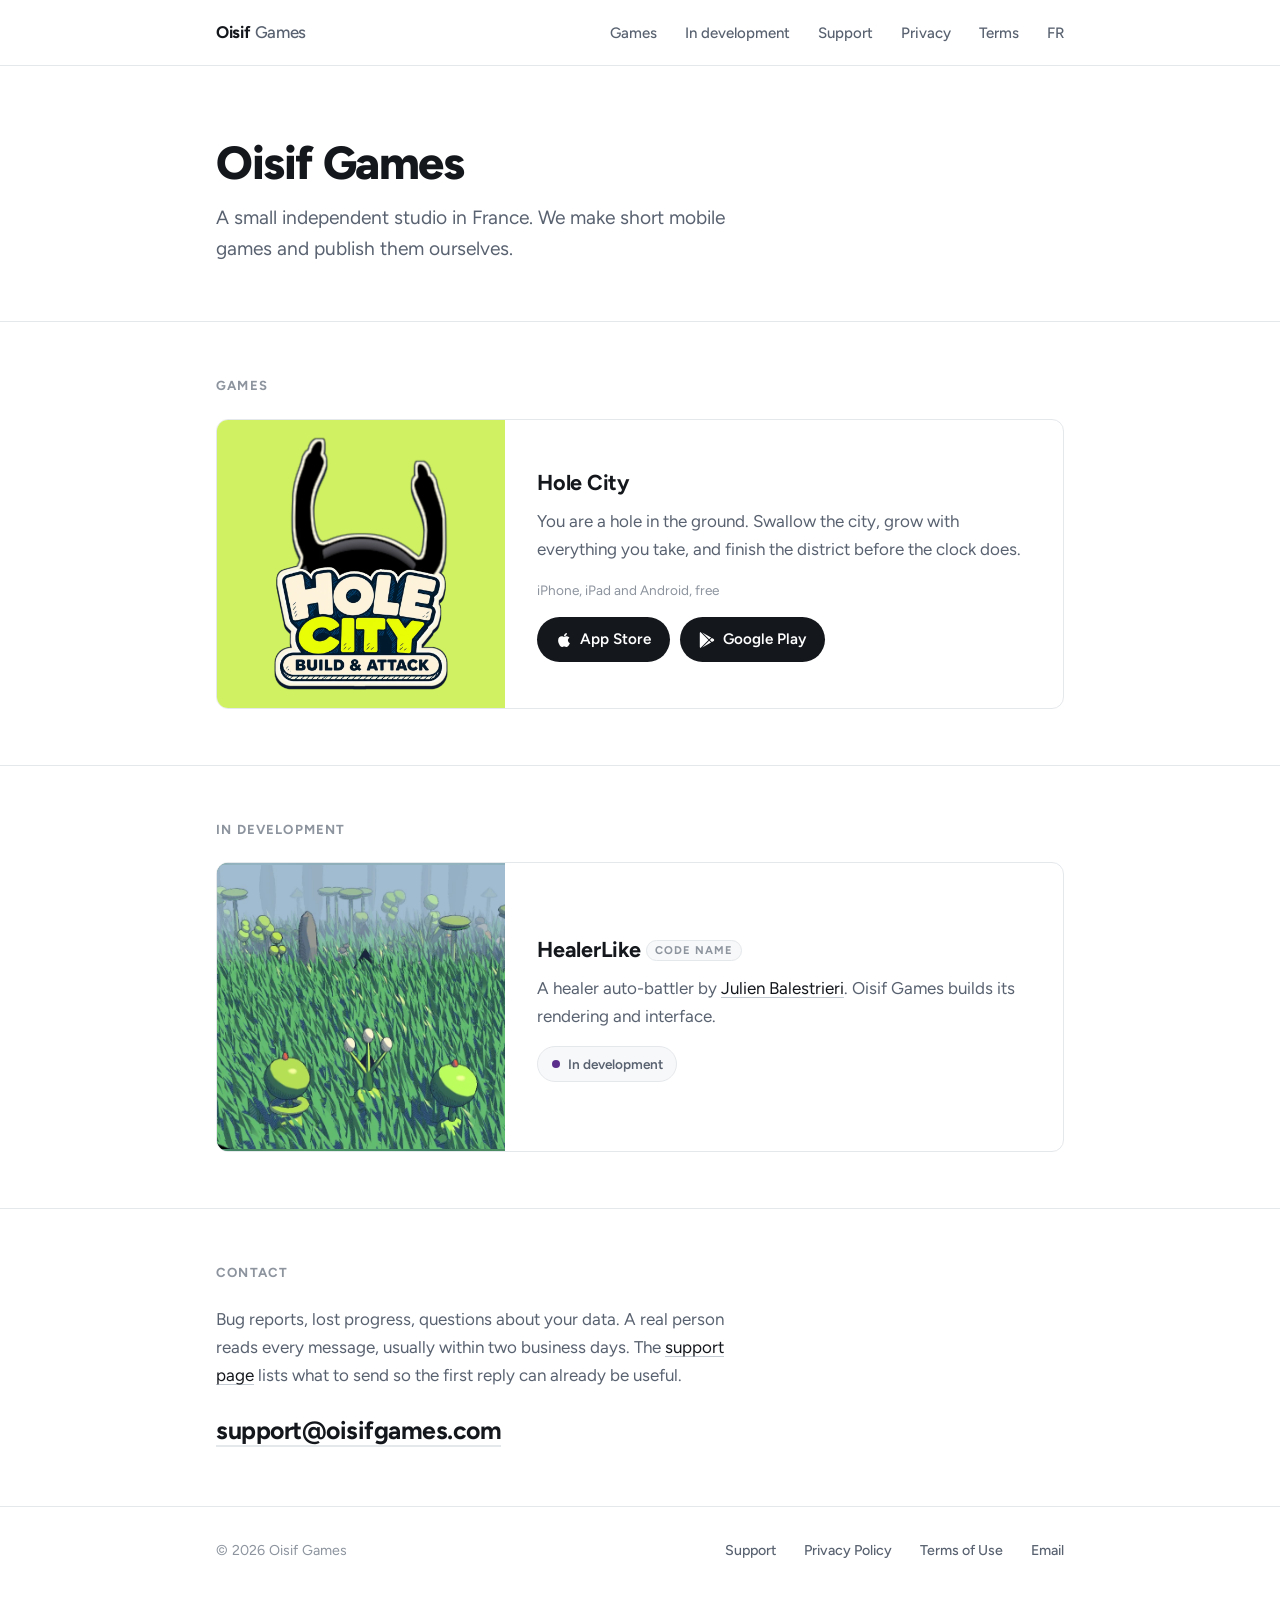
==== commit 3995508a: "Hole City card: the new splash logo on the splash lime From HoleCityLogo.png on the game's main (the" ====
--- a/index.html
+++ b/index.html
@@ -42,7 +42,7 @@
       "email": "support@oisifgames.com",
       "description": "Oisif Games is a small independent studio in France making mobile games.",
       "address": {"@type": "PostalAddress", "addressCountry": "FR"},
-      "sameAs": ["https://apps.apple.com/app/id6736468492", "https://play.google.com/store/apps/details?id=com.OisifGames.Hole"],
+      "sameAs": ["https://apps.apple.com/us/app/hole-city/id6736468492", "https://play.google.com/store/apps/details?id=com.OisifGames.Hole"],
       "contactPoint": {
         "@type": "ContactPoint",
         "contactType": "customer support",
@@ -64,8 +64,8 @@
       "@id": "https://oisifgames.com/#holecity",
       "name": "Hole City",
       "url": "https://oisifgames.com/#games",
-      "sameAs": ["https://apps.apple.com/app/id6736468492", "https://play.google.com/store/apps/details?id=com.OisifGames.Hole"],
-      "installUrl": ["https://apps.apple.com/app/id6736468492", "https://play.google.com/store/apps/details?id=com.OisifGames.Hole"],
+      "sameAs": ["https://apps.apple.com/us/app/hole-city/id6736468492", "https://play.google.com/store/apps/details?id=com.OisifGames.Hole"],
+      "installUrl": ["https://apps.apple.com/us/app/hole-city/id6736468492", "https://play.google.com/store/apps/details?id=com.OisifGames.Hole"],
       "description": "You are a hole in the ground. Swallow the city, grow with everything you take, and finish the district before the clock does.",
       "publisher": {"@id": "https://oisifgames.com/#organization"},
       "author": {"@id": "https://oisifgames.com/#organization"},
@@ -74,7 +74,7 @@
       "gamePlatform": ["iPhone", "iPad", "Android"],
       "playMode": "SinglePlayer",
       "offers": [
-        {"@type": "Offer", "price": "0", "priceCurrency": "USD", "availability": "https://schema.org/InStock", "url": "https://apps.apple.com/app/id6736468492"},
+        {"@type": "Offer", "price": "0", "priceCurrency": "USD", "availability": "https://schema.org/InStock", "url": "https://apps.apple.com/us/app/hole-city/id6736468492"},
         {"@type": "Offer", "price": "0", "priceCurrency": "USD", "availability": "https://schema.org/InStock", "url": "https://play.google.com/store/apps/details?id=com.OisifGames.Hole"}
       ]
     }
@@ -114,8 +114,8 @@
       <div class="games">
 
         <article class="game">
-          <div class="game-art" style="--brand:#ecb219">
-            <img src="/assets/games/hole-city.webp" alt="Hole City" width="720" height="701">
+          <div class="game-art" style="--brand:#d0f262">
+            <img src="/assets/games/hole-city.webp" alt="Hole City" width="618" height="900">
           </div>
           <div class="game-body">
             <h3>Hole City</h3>
@@ -123,7 +123,7 @@
                take, and finish the district before the clock does.</p>
             <p class="meta">iPhone, iPad and Android, free</p>
             <div class="stores">
-              <a class="btn" href="https://apps.apple.com/app/id6736468492">
+              <a class="btn" href="https://apps.apple.com/us/app/hole-city/id6736468492">
                 <svg viewBox="0 0 384 512" aria-hidden="true"><path d="M318.7 268.7c-.2-36.7 16.4-64.4 50-84.8-18.8-26.9-47.2-41.7-84.7-44.6-35.5-2.8-74.3 20.7-88.5 20.7-15 0-49.4-19.7-76.4-19.7C63.3 141.2 4 184.8 4 273.5q0 39.3 14.4 81.2c12.8 36.7 59 126.7 107.2 125.2 25.2-.6 43-17.9 75.8-17.9 31.8 0 48.3 17.9 76.4 17.9 48.6-.7 90.4-82.5 102.6-119.3-65.2-30.7-61.7-90-61.7-91.9zm-56.6-164.2c27.3-32.4 24.8-61.9 24-72.5-24.1 1.4-52 16.4-67.9 34.9-17.5 19.8-27.8 44.3-25.6 71.9 26.1 2 49.9-11.4 69.5-34.3z"/></svg>
                 App Store
               </a>
